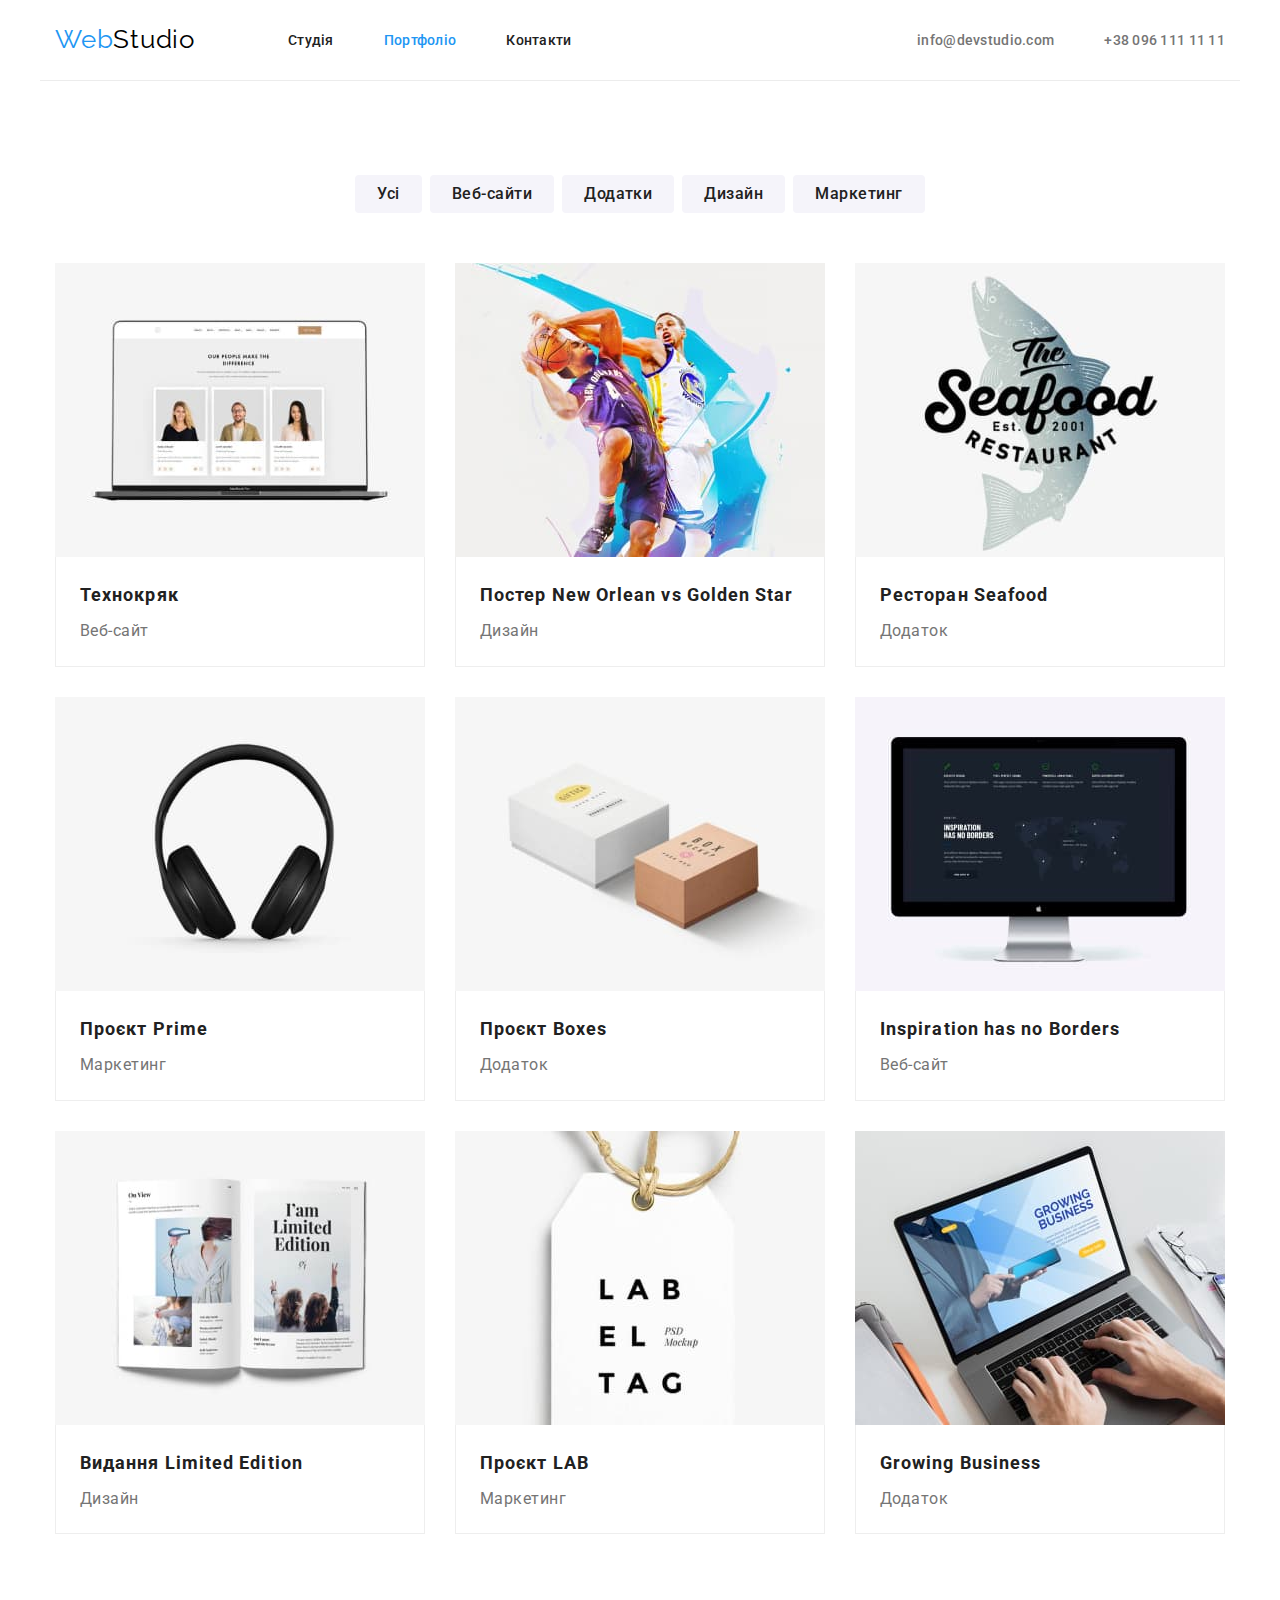
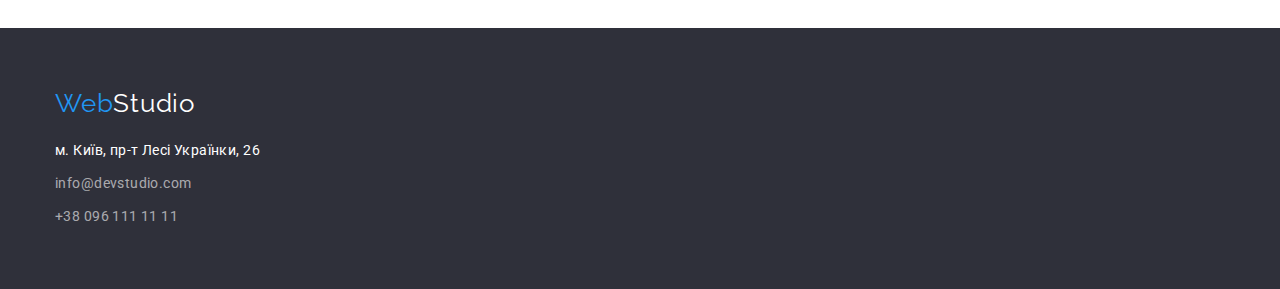
==== Портфоліо.html @ 0b39dcb5 "Initial commit" ====
<!DOCTYPE html>
<html lang="uk">
<head>
    <meta charset="UTF-8">
    <meta http-equiv="X-UA-Compatible" content="IE=edge">
    <meta name="viewport" content="width=device-width, initial-scale=1.0">
    <title>Document</title>
    <link rel="preconnect" href="https://fonts.googleapis.com">
    <link rel="preconnect" href="https://fonts.gstatic.com" crossorigin>
    <link href="https://fonts.googleapis.com/css2?family=Raleway:wght@700&family=Roboto:wght@400;500;700;900&display=swap" rel="stylesheet">
    <link
    rel="stylesheet"
    href="https://cdnjs.cloudflare.com/ajax/libs/modern-normalize/1.0.0/modern-normalize.min.css"
  />
    <link rel="stylesheet" href="./css/styless.css">
</head>
<body>
    <!-- Шапка сайта -->
    <header>
        <div class="container header-container">
            <nav class="nav-container">
                <a href="/" class="logo"><span class="logo-ascent">Web</span>Studio</a>
                <ul class="site-nav list">
                    <li class="item"> <a href="./index.html" class="link">Студія</a></li>
                    <li class="item"> <a href="./Портфоліо.html" class="link link-curent ">Портфоліо</a></li>
                    <li class="item"> <a href="#" class="link">Контакти</a></li>
                </ul>
            </nav>
            <ul class="auth-nav list">
                <li class="item"><a href="mailto:info@devstudio.com" class="link">info@devstudio.com</a></li>
                <li class="item"><a href="tel:+380961111111" class="link">+38 096 111 11 11</a></li>            
            </ul>
        </div>       
    </header>
    <!-- Основна частина сайта -->
   <main>
    <section class="filter">
        <div class="container">
            <h1 class="visually-hidden">Портфоліо</h1>
            <ul class=" button-filter list" >
                <li class="item"><button type="button" class="link">Усі</button></li>
                <li class="item"><button type="button" class="link">Веб-сайти</button></li>
                <li class="item"><button type="button" class="link">Додатки</button></li>
                <li class="item"><button type="button" class="link">Дизайн</button></li>
                <li class="item"><button type="button" class="link">Маркетинг</button></li>
            </ul>
    
            <ul class="portfolio list">
                <li class="list-item">
                    <a href="#">
                        <img src="./img/портфолио1.jpeg" alt="Технокряк" width="370" class="portfolio-img">
                        <div class="portfolio-item">
                            <h2 class="portfolio-title">Технокряк</h2>
                            <p class="portfolio-text">Веб-сайт</p>
                        </div>                        
                    </a>
                </li>
                <li class="list-item">
                    <a href="#">
                        <img src="./img/портфолио2.jpeg" alt="Постер" width="370" class="portfolio-img">
                        <div class="portfolio-item">
                            <h2 class="portfolio-title">Постер New Orlean vs Golden Star</h2>
                            <p class="portfolio-text">Дизайн</p>
                        </div>                        
                    </a>
                </li>
                <li class="list-item">
                    <a href="#">
                        <img src="./img/портфолио3.jpeg" alt="Ресторан" width="370" class="portfolio-img">
                        <div class="portfolio-item">
                            <h2 class="portfolio-title">Ресторан Seafood</h2>
                            <p class="portfolio-text">Додаток</p>
                        </div>
                    </a>
                </li>
                <li class="list-item">
                    <a href="#">
                        <img src="./img/портфолио4.jpeg" alt="Проєкт" width="370" class="portfolio-img">
                        <div class="portfolio-item">
                            <h2 class="portfolio-title">Проєкт Prime</h2>
                            <p class="portfolio-text">Маркетинг</p>
                        </div>
                    </a>
                </li>
                <li class="list-item">
                    <a href="#">
                        <img src="./img/портфолио5.jpeg" alt="Проєкт" width="370" class="portfolio-img">
                        <div class="portfolio-item">
                            <h2 class="portfolio-title">Проєкт Boxes</h2>
                            <p class="portfolio-text">Додаток</p>
                        </div>
                    </a>
                </li>
                <li class="list-item">
                    <a href="#">
                        <img src="./img/портфолио6.jpeg" alt="Inspiration has no Borders" width="370" class="portfolio-img">
                        <div class="portfolio-item">
                            <h2 class="portfolio-title">Inspiration has no Borders</h2>
                            <p class="portfolio-text">Веб-сайт</p>
                        </div>  
                    </a>
                </li>
                <li class="list-item">
                    <a href="#">
                        <img src="./img/портфолио7.jpeg" alt="Видання" width="370" class="portfolio-img">
                        <div class="portfolio-item">
                            <h2 class="portfolio-title">Видання Limited Edition</h2>
                            <p class="portfolio-text">Дизайн</p>
                        </div>        
                    </a>
                </li>
                <li class="list-item">
                    <a href="#">
                        <img src="./img/портфолио8.jpeg" alt="Проєкт" width="370" class="portfolio-img">
                        <div class="portfolio-item">
                            <h2 class="portfolio-title">Проєкт LAB</h2>
                            <p class="portfolio-text">Маркетинг</p>
                        </div>    
                    </a>
                </li>
                <li class="list-item">
                    <a href="#">
                        <img src="./img/портфолио9.jpeg" alt="Growing Business" width="370" class="portfolio-img">
                        <div class="portfolio-item">
                            <h2 class="portfolio-title">Growing Business</h2>
                            <p class="portfolio-text">Додаток</p>
                        </div>   
                    </a>
                </li>
            </ul>
        </div>       
    </section>
   </main>
    <!-- Підвал сайта -->
    <footer class="footer">
        <div class="container">
            <a href="/" class="footer-logo"><span class="logo-ascent">Web</span>Studio</a>
            <address class="footer-addres">
                <ul class="list footer-list">
                    <li class="footer-loc"><a href="https://goo.gl/maps/C3ThFQpriZzStfzR9" target="_blank" rel="noreferrer noopener nofollow" class="address-location">м. Київ, пр-т Лесі Українки, 26</a></li>
                    <li class="footer-mail"><a href="mailto:info@devstudio.com" class="address-mail">info@devstudio.com</a></li>
                    <li class="footer-tel"><a href="tel:+380961111111" class="address-tel">+38 096 111 11 11</a></li>
                </ul>      
            </address>
        </div>       
    </footer>
</body>
</html>
---- css/styless.css ----
/* цвет основного текста #757575 */
/* вторичный цвет текста #212121 */
/* цвет текста белый #FFFFFF */
/* основной цвет фона #FFFFFF */
/* вторичный цвет фона #F5F5F5  */
/* вторичный цвет фона серый #2F303A */
/* акцент #2196F3 */
/* logo цвет #000000 */

:root {
--primary-text-color: #757575;
--title-text-color: #212121;
--bg-color-grey: #2F303A;
--adress-text-color: #FFFFFF;
--accent-color:#2196F3;
--logo-color:#000000;
--button-active-blue: #188CE8;
--bg-team-color:#F5F4FA; 
--opacity-white-color: rgba(255, 255, 255, 0.6);
--portfolio-item-color: #EEEEEE;
}

h1,
h2,
h3,
p,
ul {
margin: 0;
}

ul {
    padding: 0;
}

body {
    background-color: var(--adress-text-color);
    color: var(--primary-text-color);
    font-family: 'Roboto', sans-serif;
    font-size: 14px;
}


.container{
    width: 1200px;
    padding-left: 15px;
    padding-right: 15px;
    /* border: 1px solid red; */
    margin-left: auto;
    margin-right: auto;

}


a{
    text-decoration: none;
}

.list{
    list-style: none;
}   

.visually-hidden{
    position: absolute;
    width: 1px;
    height: 1px;
    margin: -1px;
    border: 0;
    padding: 0;
    
    white-space: nowrap;
    clip-path: inset(100%);
    clip: rect(0 0 0 0);
    overflow: hidden;
}
/* Шапка сайта */

.header-container{
    display: flex;
    border-bottom: 1px solid #ECECEC;
}

.nav-container{
    display: flex;
}

.logo{
    color: var(--logo-color);
    font-family: 'Raleway', sans-serif;
    font-size: 26px;
    text-decoration: none;
    letter-spacing: 0.03em;
    line-height: 1.19;
    padding-top: 24px;
    padding-bottom: 25px;
    display: inline-block;

}

.logo-ascent {
    color: var(--accent-color);
}

.site-nav .item + .item{
    margin-left: 50px;
}

.auth-nav{
    margin-bottom: 0;
    margin-top: 0;
    padding-left: 0;
    margin-left: auto;
}

.auth-nav .item + .item{
    margin-left: 50px;
}

.auth-nav, .site-nav {
    font-size: 14px;
    line-height: 1,14;
    font-weight: 500;
    letter-spacing: 0.02em;
    display: flex;
}


.site-nav{
    margin-bottom: 0;
    margin-top: 0;
    margin-left: 93px;
    padding-left: 0;
}

.site-nav .link{
    color: var(--title-text-color); 
    display: inline-block; 
    padding-top: 32px;
    padding-bottom: 32px;
}
.site-nav .link-curent {
    color: var(--accent-color);
}

.site-nav .link:hover,
.site-nav .link:focus{
    color: var(--accent-color);
}


.auth-nav .link{
    color: var(--primary-text-color);
    display: inline-block; 
    padding-top: 32px;
    padding-bottom: 32px;
}

.auth-nav .link:hover, 
.auth-nav .link:focus{
    color: var(--accent-color);
}

/* hero  */

.hero {
    background-color: var(--bg-color-grey);
    padding-top: 200px;
    padding-bottom: 200px;
}
.hero-titile{
    color: var(--adress-text-color);
    font-weight: 900;
    font-size: 44px;
    line-height: 1,36;
    text-align: center;
    letter-spacing: 0.06em;
    margin-bottom: 30px;
    width: 696px;
    margin-left: auto;
    margin-right: auto;
}
.hero-button{
    color:var(--adress-text-color) ;
    background-color: var(--accent-color);
    font-family: inherit;
    font-weight: 700;
    font-size: 16px;
    line-height: 1.88;
    letter-spacing: 0.06em;
    cursor: pointer;
    margin-left: auto;
    margin-right: auto;
    display: block;
    height: 50px;
    padding-right: 32px;
    padding-left: 32px;
    border-radius: 4px;
    border: none;
 }

 .hero-button:hover,
 .hero-button:focus{
    background-color: var(--button-active-blue);
    box-shadow: 0px 4px 4px rgba(0, 0, 0, 0.15);
 }

/* feautures */

.feautures{
    padding: 94px 0;
}


.feautures-list{
    display: flex;
    gap: 30px;
}

.feautures-list .item{
    width: 270px;
}

 .feautures-title{
    color: var(--title-text-color);
    line-height: 1.14;
    letter-spacing: 0.03em;
    font-size: inherit;
    margin-bottom: 10px;
 }
 .feautures-description{
    color: var(--primary-text-color);
    line-height: 1.71;
    letter-spacing: 0.03em;
    margin-bottom: 0;
 }

 /* work */

 .work{
    padding-bottom: 94px;
 }

 .work-title{
    color: var(--title-text-color) ;
    font-size: 36px;
    line-height: 1.16;
    text-align: center;
    letter-spacing: 0.03em;
    margin-bottom: 50px;
 }

 .work-list{
    display: flex;
    gap: 30px;
    padding: 0;
 }



 /* team */

 .team{
    background-color: var(--bg-team-color);
    padding: 94px 0;
 }


 .team-title{
    color: var(--title-text-color) ;
    font-size: 36px;
    line-height: 1.16;
    text-align: center;
    letter-spacing: 0.03em;
    margin-bottom: 50px;
 }

 .team-list{
    display: flex;
    gap: 30px;
 }

 .team-list .item{
    background-color: var(--adress-text-color);
    width: 270px;
    box-shadow: 0px 1px 3px rgba(0, 0, 0, 0.12), 0px 1px 1px rgba(0, 0, 0, 0.14), 0px 2px 1px rgba(0, 0, 0, 0.2);
    border-radius: 0px 0px 4px 4px;
 }

 .team-text{
    padding: 30px 0 30px 0;
 }

 .person-titile{
    color: var(--title-text-color);
    font-weight: 500;
    font-size: 16px;
    line-height: 1.18;
    text-align: center;
    letter-spacing: 0.03em;
    margin-bottom: 10px;
 }

.person-description{
    color: var(--primary-text-color);
    font-size: 16px;
    line-height: 1.19;
    text-align: center;
    letter-spacing: 0.03em;
    margin-bottom: 0;
}


  /* button-filter */

  .filter{
    padding: 94px 0;
  }

  .button-filter{
    display: flex;
    justify-content: center;
    margin-bottom: 50px;
   }

.button-filter .item + .item{
margin-left: 8px;
}

.button-filter .link{
    font-weight: 500;
    font-size: 16px;
    line-height: 1.6;
    letter-spacing: 0.03em;
    font-family: inherit;
    color: var(--title-text-color);
    background-color:var(--bg-team-color);
    cursor: pointer;
    border-radius: 4px;
    border: none;
    height: 38px;
    padding: 0 22px 0 22px;
}
    
.button-filter .link:hover, 
.button-filter .link:focus{
    color: var(--adress-text-color);
    background-color: var(--accent-color);
    box-shadow: 0px 3px 1px rgba(0, 0, 0, 0.1), 
                0px 1px 2px rgba(0, 0, 0, 0.08), 
                0px 2px 2px rgba(0, 0, 0, 0.12);
}



/* portfolio */

.portfolio {
    display: flex;
    flex-wrap: wrap;
    gap: 30px;
}

.portfolio-img{
    display: block;
}

.list-item{
    width: 370px;
}


.portfolio-item{
    background-color: var(--adress-text-color);
    padding: 20px 24px 20px 24px;
    border-left: 1px solid var(--portfolio-item-color);
    border-right: 1px solid var(--portfolio-item-color);
    border-bottom: 1px solid var(--portfolio-item-color);
}

.portfolio-title{
    color: var(--title-text-color);
    font-size: 18px;
    line-height: 2;
    letter-spacing: 0.06em;
    margin-bottom: 4px;
}

.portfolio-text{
    color: var(--primary-text-color);
    font-size: 16px;
    line-height: 1.8;
    letter-spacing: 0.03em;
    margin: 0;
}


/* footer */

.footer{
    background-color: var(--bg-color-grey);
    padding-top: 60px;
    padding-bottom: 60px;
}

.footer-logo{
    color: var(--adress-text-color);
    font-family: 'Raleway', sans-serif;
    font-size: 26px;
    text-decoration: none;
    letter-spacing: 0.03em;
    line-height: 1.19;
    margin-bottom: 20px;
    display: inline-block;
}

.footer-loc, .footer-mail{
margin-bottom: 9px;
}

.footer-tel{
    margin: 0;
}

.footer-list{
    padding: 0;
    margin: 0;
}

.footer-addres{
    font-style: normal;
    font-size: 14px;
    line-height: 1.71;
    letter-spacing: 0.03em;
}

.address-location{
    color: var(--adress-text-color);
}
.address-location:hover,
.address-location:focus{
    color: var(--accent-color);
}

.address-mail{
    color: var(--opacity-white-color);
}

.address-mail:hover,
.address-mail:focus{
    color: var(--accent-color);
}

.address-tel{
    color: var(--opacity-white-color); 
}

.address-tel:hover,
.address-tel:focus{
    color: var(--accent-color);
}
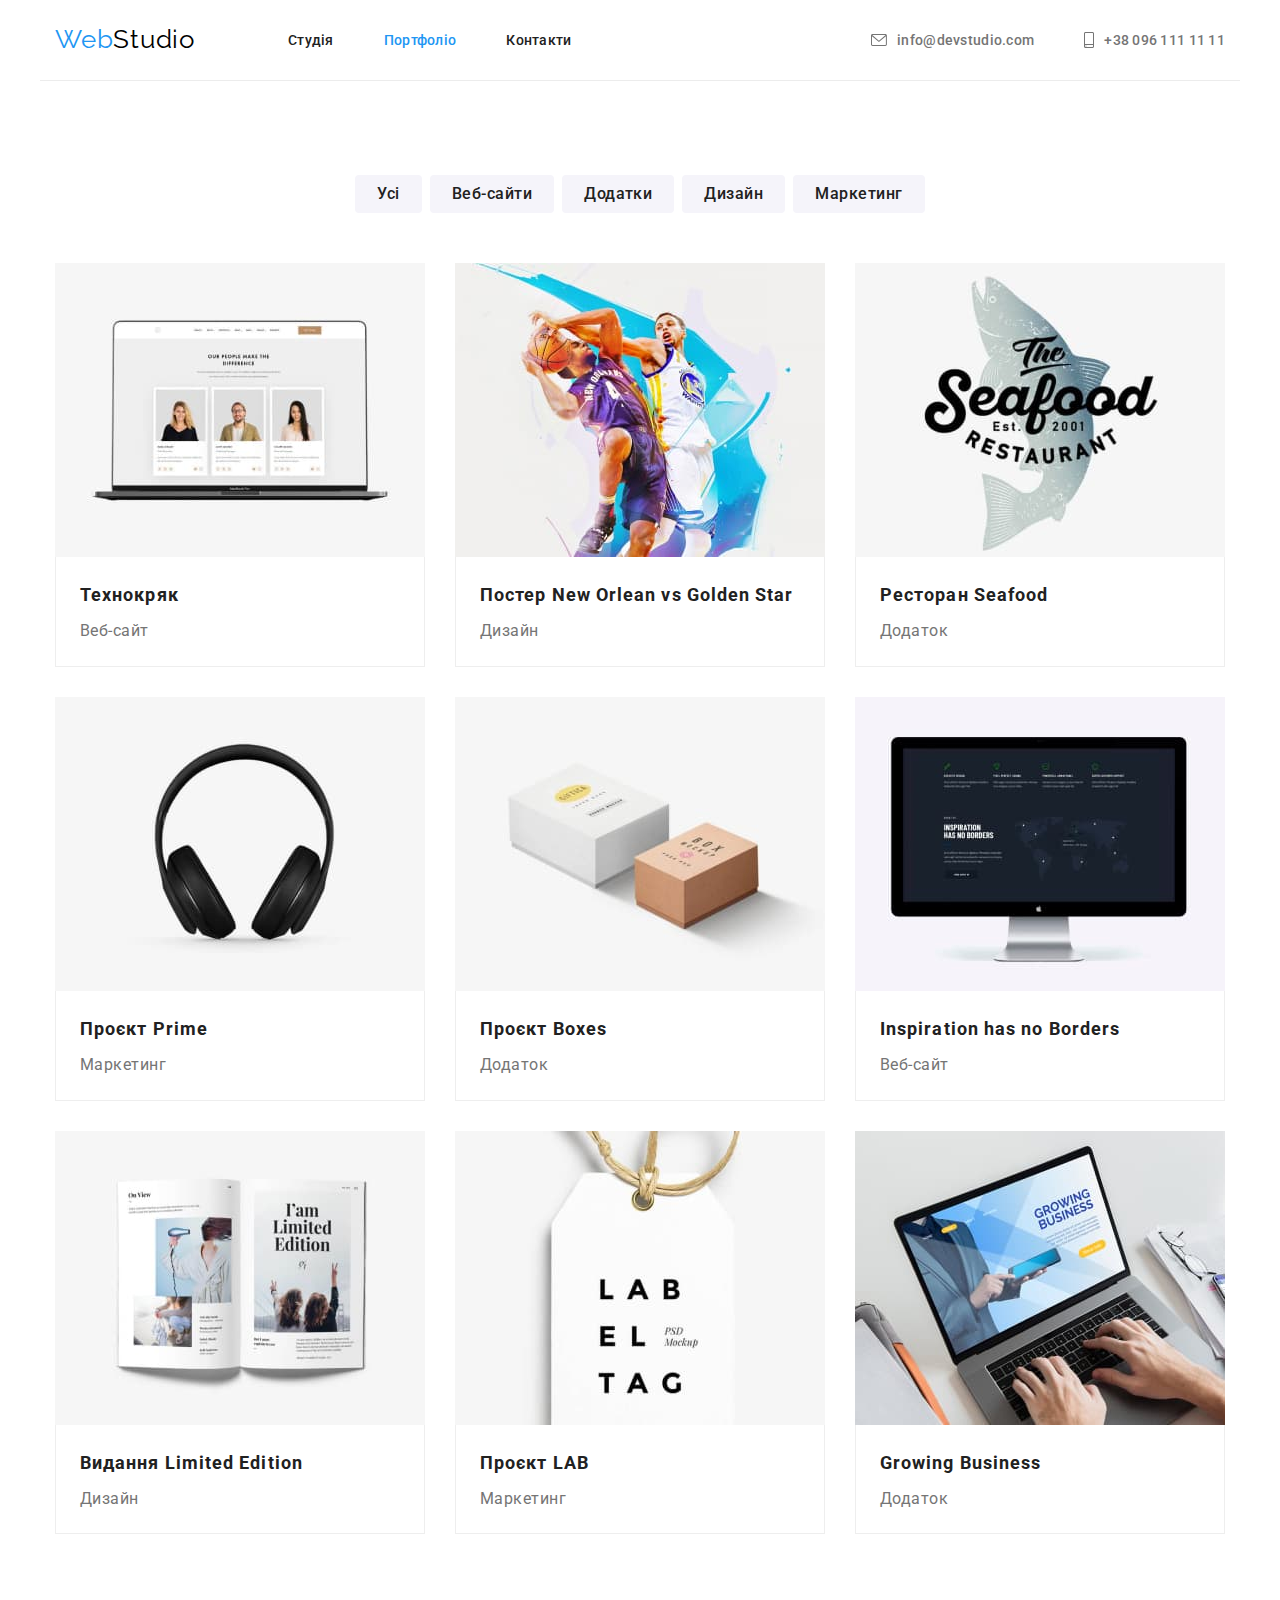
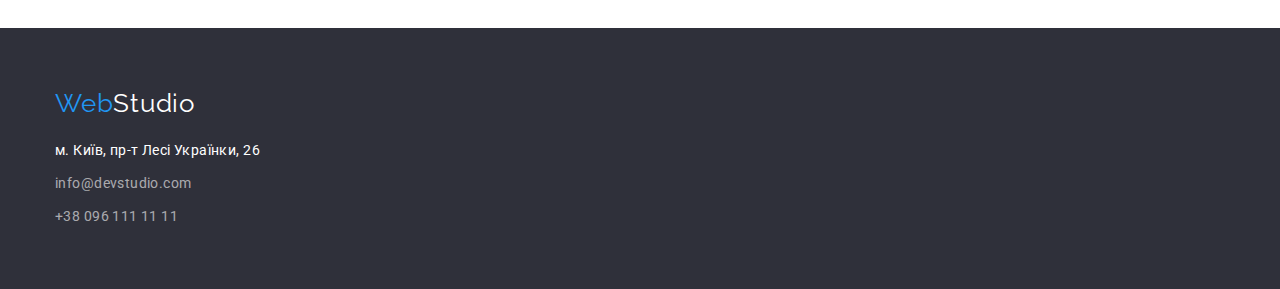
==== commit d8978584: "/" ====
--- a/Портфоліо.html
+++ b/Портфоліо.html
@@ -27,8 +27,22 @@
                 </ul>
             </nav>
             <ul class="auth-nav list">
-                <li class="item"><a href="mailto:info@devstudio.com" class="link">info@devstudio.com</a></li>
-                <li class="item"><a href="tel:+380961111111" class="link">+38 096 111 11 11</a></li>            
+                <li class="item">
+                    <a href="mailto:info@devstudio.com" class="link">
+                        <svg class="mail-icon" width="16" height="12">
+                            <use href="./img/иконки.svg#icon-envelope-hover"></use>
+                        </svg>
+                        <span>info@devstudio.com</span> 
+                    </a>
+                </li>
+                <li class="item">
+                    <a href="tel:+380961111111" class="link">
+                        <svg class="tel-icon" width="10" height="16">
+                            <use href="./img/иконки.svg#icon-smartphone"></use>
+                        </svg>
+                        <span>+38 096 111 11 11</span> 
+                     </a>
+                </li>            
             </ul>
         </div>       
     </header>
--- a/css/styless.css
+++ b/css/styless.css
@@ -123,6 +123,19 @@
     display: flex;
 }
 
+.mail-icon{
+    margin-right: 10px;
+    width: 16px;
+    height: 12px;
+    fill: currentColor;
+}
+
+.tel-icon{
+    margin-right: 10px;
+    width: 10px;
+    height: 16px;
+    fill: currentColor;
+}
 
 .site-nav{
     margin-bottom: 0;
@@ -149,22 +162,39 @@
 
 .auth-nav .link{
     color: var(--primary-text-color);
-    display: inline-block; 
+    display: flex; 
     padding-top: 32px;
     padding-bottom: 32px;
-}
+    align-items: center;
+}
+
 
 .auth-nav .link:hover, 
 .auth-nav .link:focus{
     color: var(--accent-color);
 }
 
+
 /* hero  */
 
 .hero {
+    max-width: 1600px;
+    height: 600px;
+    margin-left: auto;
+    margin-right: auto;
     background-color: var(--bg-color-grey);
     padding-top: 200px;
     padding-bottom: 200px;
+    background-image: linear-gradient(to right, rgba(47, 48, 58, 0.4), rgba(47, 48, 58, 0.4)),
+    url(../img/hero.jpeg);
+    background-repeat: no-repeat;
+    background-size: cover;
+    background-position: center;
+   
+
+   
+    
+    
 }
 .hero-titile{
     color: var(--adress-text-color);
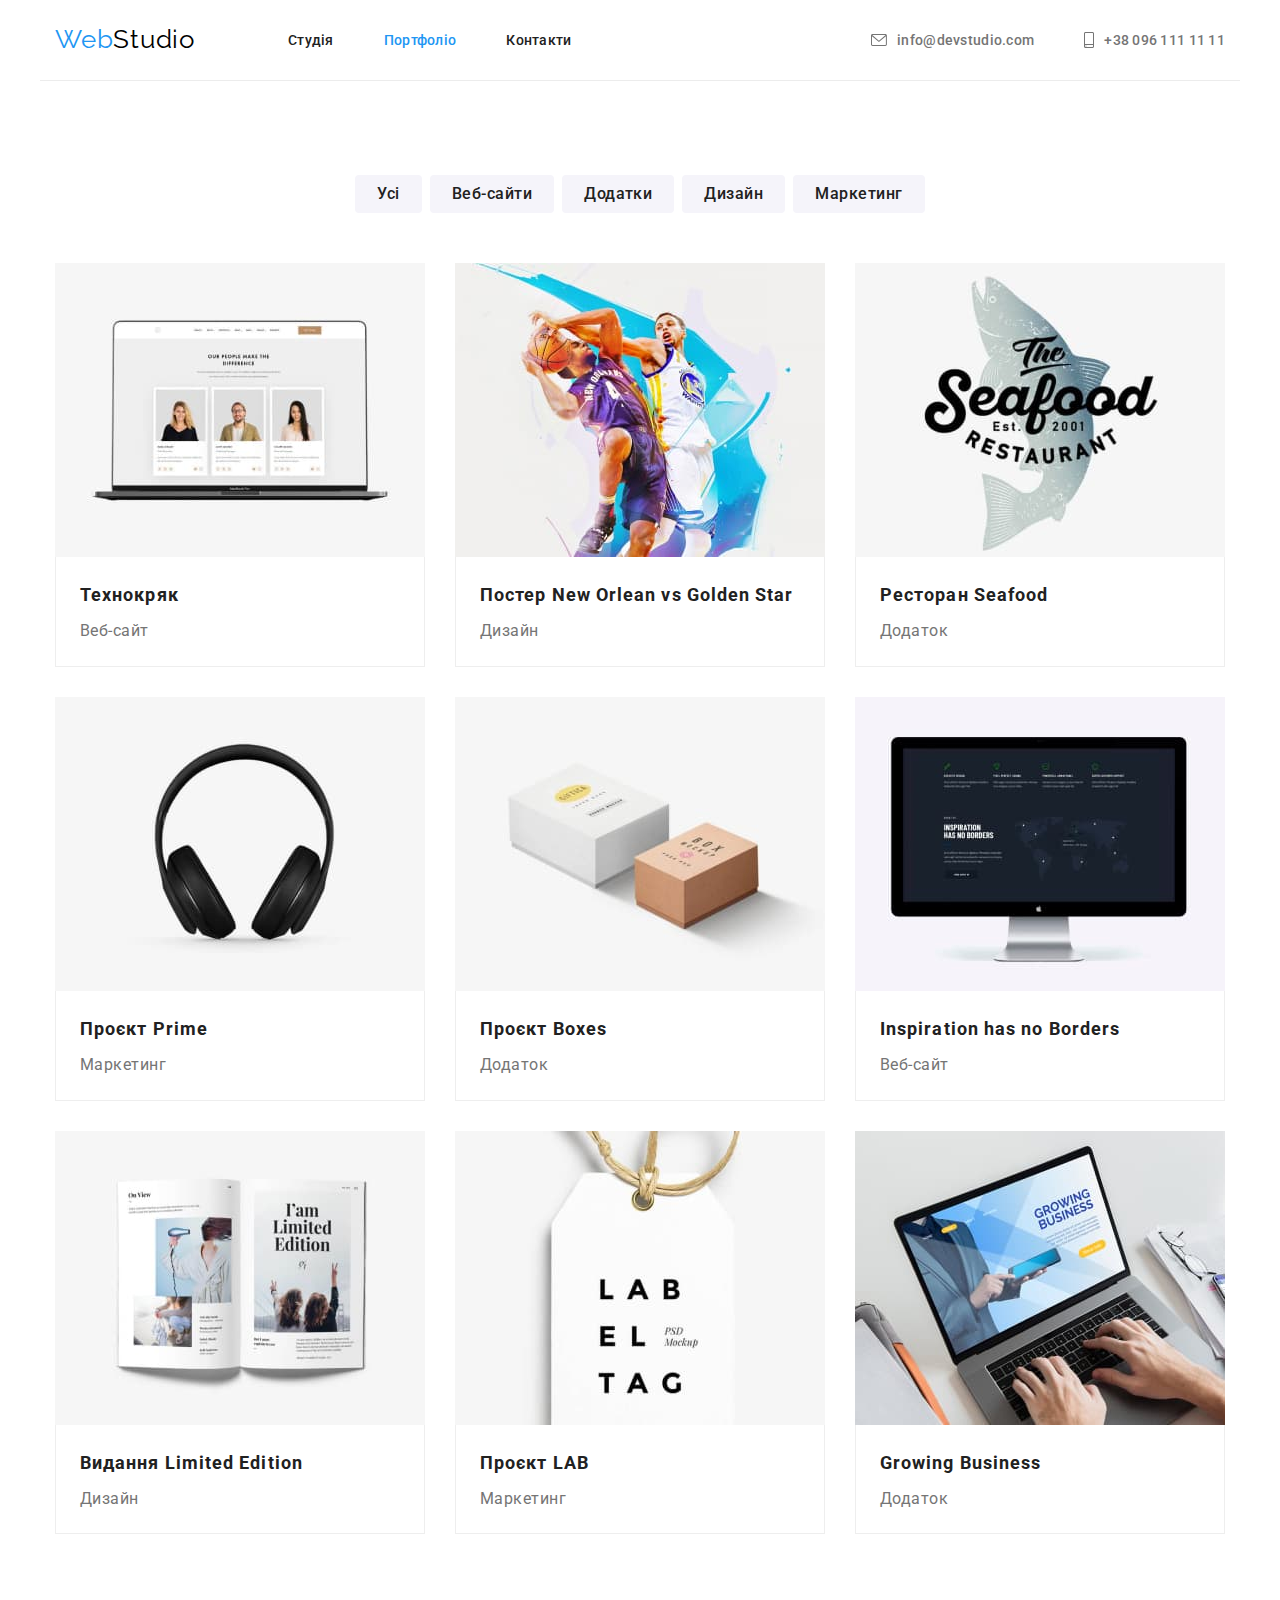
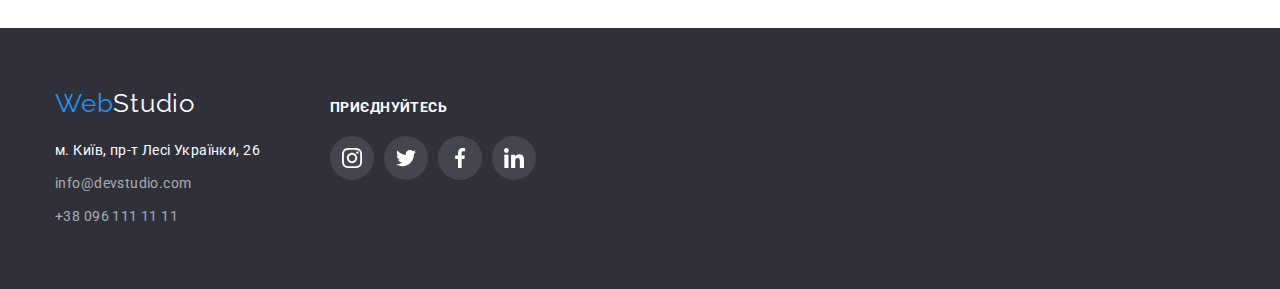
==== commit 927b6f4b: "/" ====
--- a/Портфоліо.html
+++ b/Портфоліо.html
@@ -147,15 +147,50 @@
    </main>
     <!-- Підвал сайта -->
     <footer class="footer">
-        <div class="container">
-            <a href="/" class="footer-logo"><span class="logo-ascent">Web</span>Studio</a>
-            <address class="footer-addres">
-                <ul class="list footer-list">
-                    <li class="footer-loc"><a href="https://goo.gl/maps/C3ThFQpriZzStfzR9" target="_blank" rel="noreferrer noopener nofollow" class="address-location">м. Київ, пр-т Лесі Українки, 26</a></li>
-                    <li class="footer-mail"><a href="mailto:info@devstudio.com" class="address-mail">info@devstudio.com</a></li>
-                    <li class="footer-tel"><a href="tel:+380961111111" class="address-tel">+38 096 111 11 11</a></li>
-                </ul>      
-            </address>
+        <div class="container footer-container">
+            <div class="adress-group">
+                <a href="/" class="footer-logo"><span class="logo-ascent">Web</span>Studio</a>
+                <address class="footer-addres">
+                    <ul class="list footer-list">
+                        <li class="footer-loc"><a href="https://goo.gl/maps/C3ThFQpriZzStfzR9" target="_blank" rel="noreferrer noopener nofollow" class="address-location">м. Київ, пр-т Лесі Українки, 26</a></li>
+                        <li class="footer-mail"><a href="mailto:info@devstudio.com" class="address-mail">info@devstudio.com</a></li>
+                        <li class="footer-tel"><a href="tel:+380961111111" class="address-tel">+38 096 111 11 11</a></li>
+                    </ul>      
+                </address>
+            </div>
+            <div>
+                <p class="footer-title">приєднуйтесь</p>
+                <ul class="list footer-icons">
+                    <li class="footer-item">
+                        <a href="" class="footer-link">
+                            <svg class="footer-icon" width="20" height="20">
+                                <use href="./img/иконки.svg#icon-instagram"></use>
+                            </svg>
+                        </a>
+                    </li>
+                    <li class="footer-item">
+                        <a href="" class="footer-link">
+                            <svg class="footer-icon" width="20" height="20">
+                                <use href="./img/иконки.svg#icon-twitter"></use>
+                            </svg>
+                        </a>
+                    </li>
+                    <li class="footer-item">
+                        <a href="" class="footer-link">
+                            <svg class="footer-icon" width="20" height="20">
+                                <use href="./img/иконки.svg#icon-facebook"></use>
+                            </svg>
+                        </a>
+                    </li>
+                    <li class="footer-item">
+                        <a href="" class="footer-link">
+                            <svg class="footer-icon" width="20" height="20">
+                                <use href="./img/иконки.svg#icon-linkedin"></use>
+                            </svg>
+                        </a>
+                    </li>  
+                </ul>
+            </div>
         </div>       
     </footer>
 </body>
--- a/css/styless.css
+++ b/css/styless.css
@@ -18,6 +18,7 @@
 --bg-team-color:#F5F4FA; 
 --opacity-white-color: rgba(255, 255, 255, 0.6);
 --portfolio-item-color: #EEEEEE;
+--icon-color: #AFB1B8;
 }
 
 h1,
@@ -25,7 +26,7 @@
 h3,
 p,
 ul {
-margin: 0;
+    margin:0;
 }
 
 ul {
@@ -44,7 +45,6 @@
     width: 1200px;
     padding-left: 15px;
     padding-right: 15px;
-    /* border: 1px solid red; */
     margin-left: auto;
     margin-right: auto;
 
@@ -249,6 +249,16 @@
     width: 270px;
 }
 
+.icon-group{
+    background-color: var(--bg-team-color);
+    width: 270px;
+    height: 120px;
+    border-radius: 4px;
+    margin-bottom: 30px;
+    display: flex;
+    align-items: center;
+    justify-content: center;
+}
  .feautures-title{
     color: var(--title-text-color);
     line-height: 1.14;
@@ -335,9 +345,101 @@
     line-height: 1.19;
     text-align: center;
     letter-spacing: 0.03em;
-    margin-bottom: 0;
-}
-
+    margin-bottom: 16px;
+}
+
+.social-icons{
+    display: flex;
+    justify-content: center;
+}
+
+.social-item{
+    width: 44px;
+    height: 44px;
+    margin-right: 10px;
+}
+
+
+.social-item:last-child{
+margin-right: 0;
+}
+
+
+.social-link{
+    background-color:var(--adress-text-color) ;
+    border-radius: 50%;
+    width: 100%;
+    height: 100%;
+    display: flex;
+    justify-content: center;
+    align-items: center;
+    color: var(--icon-color);
+}
+
+.social-icon{
+fill: currentColor;
+}
+
+
+.social-link:hover,
+.social-link:focus{
+    background-color: var(--accent-color);
+    color:var(--adress-text-color);
+}
+
+/* clients */
+
+
+.clients{
+    padding-top: 94px;
+    padding-bottom: 94px;
+}
+
+.clients-title{
+    color: var(--title-text-color) ;
+    font-size: 36px;
+    line-height: 1.16;
+    text-align: center;
+    letter-spacing: 0.03em;
+    margin-bottom: 50px;
+}
+
+
+.clients-list{
+    display: flex;
+    gap: 30px;
+}
+
+
+.clients-item{
+    width: 170px;
+    height: 92px;
+}
+
+
+.client-link{
+    width: 100%;
+    height: 100%;
+    border: 1px solid #AFB1B8;
+    border-radius: 4px;
+    display: flex;
+    align-items: center;
+    justify-content: center;
+    color: var(--icon-color);
+}
+
+
+.client-link:hover,
+.client-link:focus{
+    border: 1px solid var(--accent-color);
+    color: var(--accent-color);
+}
+
+.client-icon{
+    width: 106px;
+    height: 60px;
+    fill: currentColor;
+}
 
   /* button-filter */
 
@@ -487,3 +589,62 @@
 .address-tel:focus{
     color: var(--accent-color);
 }
+
+
+.footer-container{
+    display: flex;
+    align-items: baseline;
+}
+
+
+.adress-group{
+    margin-right: 70px;
+}
+
+.footer-title{
+    font-weight: 700;
+    line-height: 1.14;
+    letter-spacing: 0.03em;
+    text-transform: uppercase;
+    color: var(--adress-text-color);
+    margin-bottom: 20px;
+
+}
+
+
+.footer-icons{
+    display: flex;
+}
+
+.footer-item{
+    width: 44px;
+    height: 44px;
+    margin-right: 10px;
+}
+
+
+.footer-item:last-child{
+margin-right: 0;
+}
+
+
+.footer-link{
+    background-color: rgba(255, 255, 255, 0.1); 
+    border-radius: 50%;
+    width: 100%;
+    height: 100%;
+    display: flex;
+    justify-content: center;
+    align-items: center;
+    color:var(--adress-text-color);
+}
+
+.footer-icon{
+fill: currentColor;
+}
+
+
+.footer-link:hover,
+.footer-link:focus{
+    background-color: var(--accent-color);
+}
